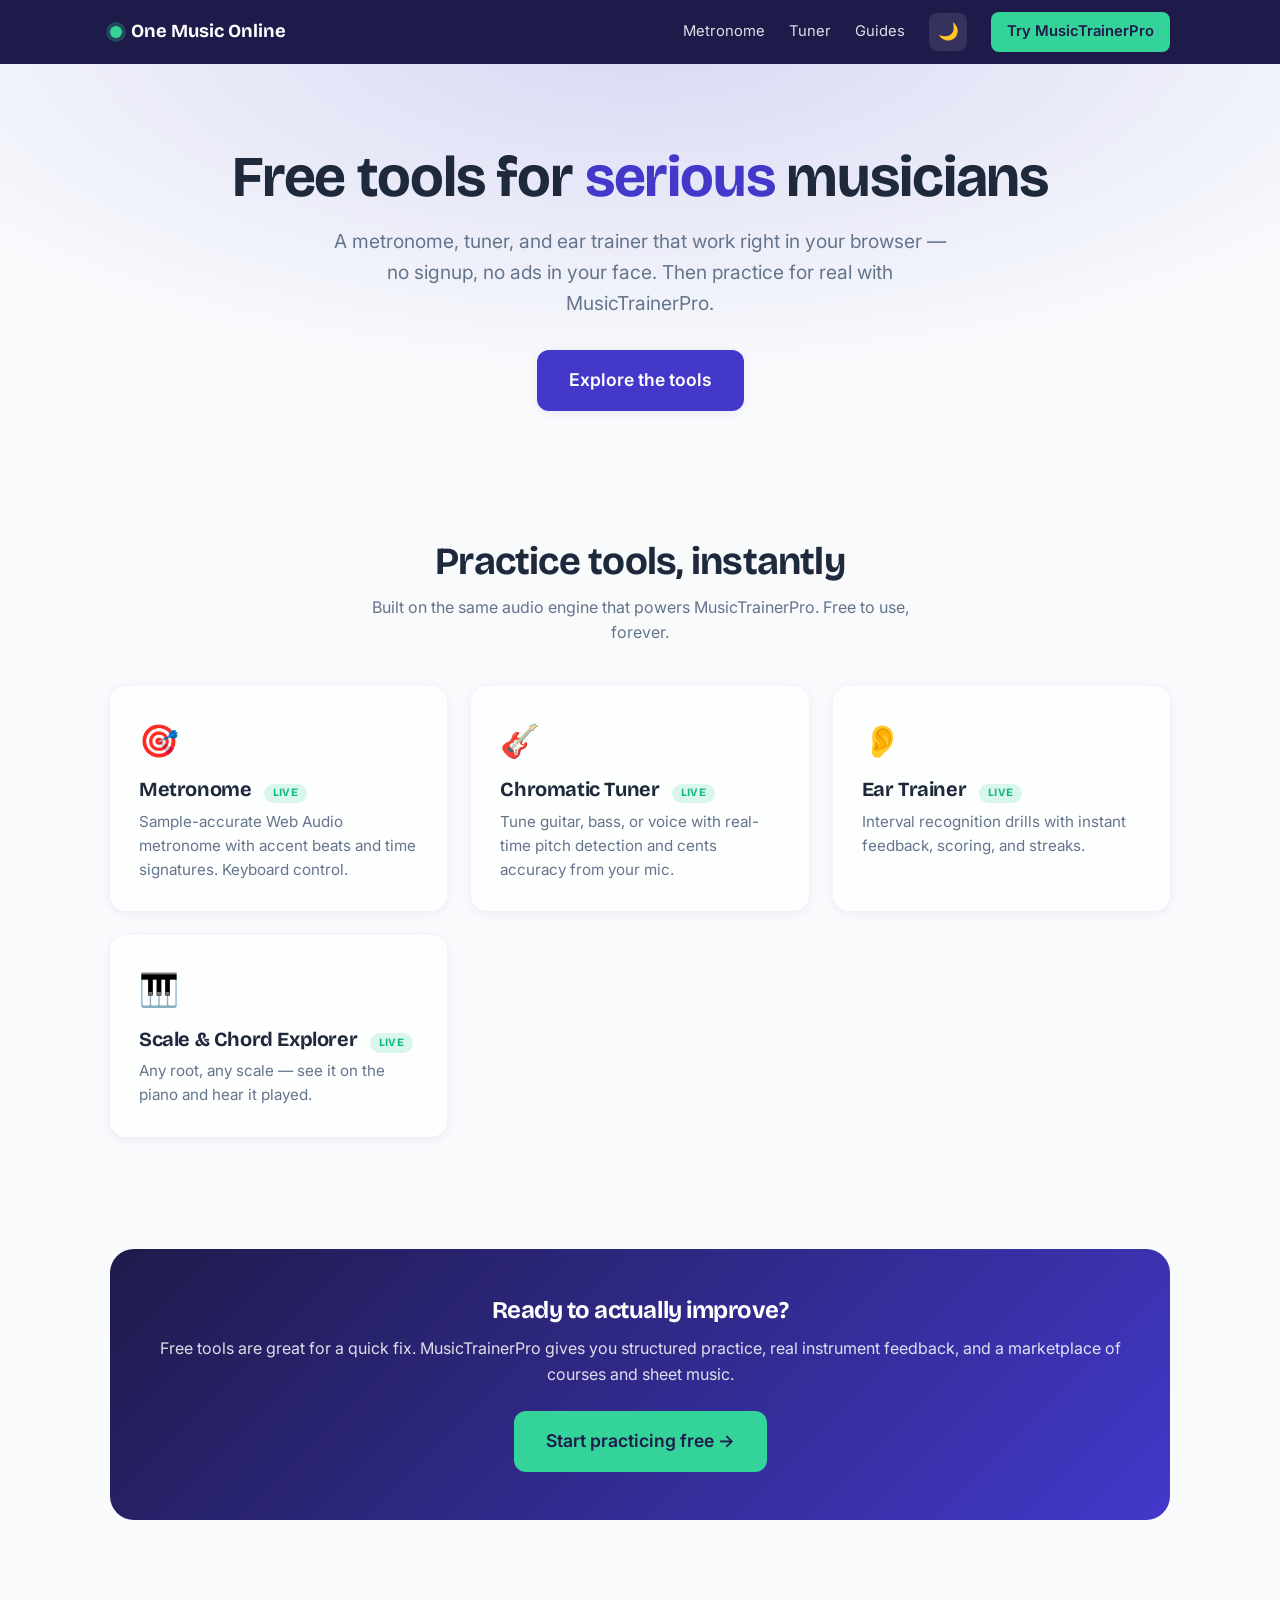
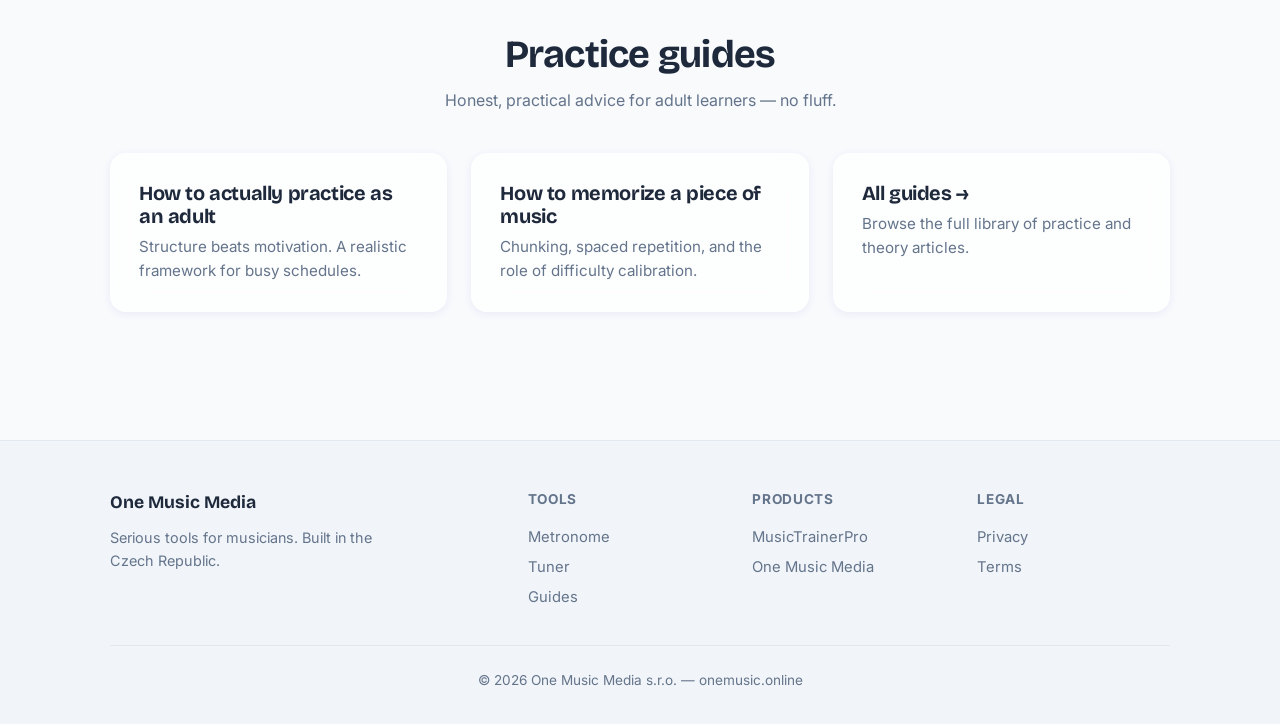
==== index.html @ 5e0e583d "feat: initial scaffold — free music tools site Static site for onemusic.online. All four tools worki" ====
<!DOCTYPE html>
<html lang="en" data-theme="light">
<head>
    <meta charset="UTF-8">
    <meta name="viewport" content="width=device-width, initial-scale=1.0">
    <title>One Music Online — Free Tools & Guides for Musicians</title>
    <meta name="description" content="Free online metronome, guitar tuner, ear trainer and practice guides for musicians. By One Music Media — makers of MusicTrainerPro.">
    <link rel="canonical" href="https://onemusic.online/">
    <meta property="og:title" content="One Music Online — Free Tools for Musicians">
    <meta property="og:description" content="Free online metronome, tuner, and practice guides. No signup needed.">
    <meta property="og:type" content="website">
    <meta property="og:url" content="https://onemusic.online/">
    <link rel="preconnect" href="https://fonts.googleapis.com">
    <link rel="preconnect" href="https://fonts.gstatic.com" crossorigin>
    <link href="https://fonts.googleapis.com/css2?family=Bricolage+Grotesque:wght@600;700;800&family=Inter:wght@400;500;600;700&display=swap" rel="stylesheet">
    <link rel="stylesheet" href="/assets/css/site.css">
    <script type="application/ld+json">
    {
      "@context": "https://schema.org",
      "@type": "Organization",
      "name": "One Music Media",
      "url": "https://onemusic.online",
      "sameAs": ["https://onemusic.media", "https://musictrainer.pro"]
    }
    </script>
</head>
<body>
    <!-- NAV -->
    <nav class="nav">
        <div class="container nav__inner">
            <a class="nav__brand" href="/"><span class="nav__dot"></span>One Music Online</a>
            <div class="nav__links">
                <a href="/tools/metronome.html">Metronome</a>
                <a href="/tools/tuner.html">Tuner</a>
                <a href="/blog/">Guides</a>
                <button class="theme-toggle" aria-label="Toggle theme">🌙</button>
                <a class="nav__cta" href="https://musictrainer.pro">Try MusicTrainerPro</a>
            </div>
        </div>
    </nav>

    <!-- HERO -->
    <header class="hero">
        <div class="container">
            <h1>Free tools for <span class="accent">serious</span> musicians</h1>
            <p>A metronome, tuner, and ear trainer that work right in your browser — no signup, no ads in your face. Then practice for real with MusicTrainerPro.</p>
            <a class="btn btn--primary btn--lg" href="#tools">Explore the tools</a>
        </div>
    </header>

    <!-- TOOLS -->
    <section class="section" id="tools">
        <div class="container">
            <div class="section__head">
                <h2>Practice tools, instantly</h2>
                <p>Built on the same audio engine that powers MusicTrainerPro. Free to use, forever.</p>
            </div>
            <div class="grid">
                <a class="card" href="/tools/metronome.html">
                    <span class="card__icon">🎯</span>
                    <h3>Metronome <span class="badge badge--new">Live</span></h3>
                    <p>Sample-accurate Web Audio metronome with accent beats and time signatures. Keyboard control.</p>
                </a>
                <a class="card" href="/tools/tuner.html">
                    <span class="card__icon">🎸</span>
                    <h3>Chromatic Tuner <span class="badge badge--new">Live</span></h3>
                    <p>Tune guitar, bass, or voice with real-time pitch detection and cents accuracy from your mic.</p>
                </a>
                <a class="card" href="/tools/ear-trainer.html">
                    <span class="card__icon">👂</span>
                    <h3>Ear Trainer <span class="badge badge--new">Live</span></h3>
                    <p>Interval recognition drills with instant feedback, scoring, and streaks.</p>
                </a>
                <a class="card" href="/tools/scale-explorer.html">
                    <span class="card__icon">🎹</span>
                    <h3>Scale &amp; Chord Explorer <span class="badge badge--new">Live</span></h3>
                    <p>Any root, any scale — see it on the piano and hear it played.</p>
                </a>
            </div>
        </div>
    </section>

    <!-- CTA -->
    <section class="container">
        <div class="cta-band">
            <h2>Ready to actually improve?</h2>
            <p>Free tools are great for a quick fix. MusicTrainerPro gives you structured practice, real instrument feedback, and a marketplace of courses and sheet music.</p>
            <a class="btn btn--accent btn--lg" href="https://musictrainer.pro">Start practicing free →</a>
        </div>
    </section>

    <!-- GUIDES TEASER -->
    <section class="section">
        <div class="container">
            <div class="section__head">
                <h2>Practice guides</h2>
                <p>Honest, practical advice for adult learners — no fluff.</p>
            </div>
            <div class="grid">
                <a class="card" href="/blog/how-to-practice-as-an-adult.html">
                    <h3>How to actually practice as an adult</h3>
                    <p>Structure beats motivation. A realistic framework for busy schedules.</p>
                </a>
                <a class="card" href="/blog/how-to-memorize-a-piece.html">
                    <h3>How to memorize a piece of music</h3>
                    <p>Chunking, spaced repetition, and the role of difficulty calibration.</p>
                </a>
                <a class="card" href="/blog/">
                    <h3>All guides →</h3>
                    <p>Browse the full library of practice and theory articles.</p>
                </a>
            </div>
        </div>
    </section>

    <!-- FOOTER -->
    <footer class="footer">
        <div class="container">
            <div class="footer__grid">
                <div>
                    <div class="footer__brand">One Music Media</div>
                    <p style="color:var(--text-muted);font-size:.9rem;max-width:280px">Serious tools for musicians. Built in the Czech Republic.</p>
                </div>
                <div>
                    <h4>Tools</h4>
                    <a href="/tools/metronome.html">Metronome</a>
                    <a href="/tools/tuner.html">Tuner</a>
                    <a href="/blog/">Guides</a>
                </div>
                <div>
                    <h4>Products</h4>
                    <a href="https://musictrainer.pro">MusicTrainerPro</a>
                    <a href="https://onemusic.media">One Music Media</a>
                </div>
                <div>
                    <h4>Legal</h4>
                    <a href="https://musictrainer.pro/privacy">Privacy</a>
                    <a href="https://musictrainer.pro/terms">Terms</a>
                </div>
            </div>
            <div class="footer__bottom">© <span id="year"></span> One Music Media s.r.o. — onemusic.online</div>
        </div>
    </footer>

    <script src="/assets/js/theme.js"></script>
    <script>document.getElementById('year').textContent = new Date().getFullYear();</script>
</body>
</html>
---- assets/css/site.css ----
/* ════════════════════════════════════════════════════════════
   onemusic.online — shared design system
   Brand DNA matches MusicTrainerPro:
   Indigo #4338CA · Emerald #34D399 · Deep #1E1B4B
   Fonts: Bricolage Grotesque (display), Inter (body)
   Light/dark via [data-theme]
════════════════════════════════════════════════════════════ */

:root, [data-theme="light"] {
    --primary: #4338CA;
    --primary-dark: #3730A3;
    --primary-light: #6366F1;
    --accent: #34D399;
    --accent-dark: #10B981;
    --deep: #1E1B4B;
    --surface: #F8FAFC;
    --surface-2: #F1F5F9;
    --text: #1E293B;
    --text-muted: #64748B;
    --border: #E2E8F0;

    --glass-bg: rgba(255,255,255,0.72);
    --glass-border: rgba(255,255,255,0.5);
    --glass-blur: blur(16px);

    --shadow-sm: 0 1px 2px rgba(0,0,0,0.05);
    --shadow: 0 2px 8px rgba(67,56,202,0.08);
    --shadow-lg: 0 8px 24px rgba(67,56,202,0.12);
    --shadow-float: 0 16px 48px rgba(67,56,202,0.15);

    --radius-sm: 8px;
    --radius: 12px;
    --radius-lg: 16px;
    --radius-xl: 24px;

    --font-display: 'Bricolage Grotesque', 'Helvetica Neue', sans-serif;
    --font-body: 'Inter', 'Helvetica Neue', sans-serif;
}

[data-theme="dark"] {
    --primary: #818CF8;
    --primary-dark: #6366F1;
    --primary-light: #A5B4FC;
    --accent: #6EE7B7;
    --accent-dark: #34D399;
    --surface: #0B0F1A;
    --surface-2: #151B2B;
    --text: #F1F5F9;
    --text-muted: #94A3B8;
    --border: #1E293B;
    --glass-bg: rgba(11,15,26,0.8);
    --glass-border: rgba(255,255,255,0.08);
    --shadow: 0 2px 8px rgba(0,0,0,0.4);
    --shadow-lg: 0 8px 24px rgba(0,0,0,0.5);
    --shadow-float: 0 16px 48px rgba(0,0,0,0.6);
}

* { box-sizing: border-box; margin: 0; padding: 0; }

html { scroll-behavior: smooth; }

body {
    font-family: var(--font-body);
    font-size: 1rem;
    line-height: 1.6;
    color: var(--text);
    background: var(--surface);
    -webkit-font-smoothing: antialiased;
}

h1, h2, h3, .display {
    font-family: var(--font-display);
    line-height: 1.15;
    letter-spacing: -0.02em;
    color: var(--text);
}

a { color: var(--primary); text-decoration: none; }
a:hover { text-decoration: underline; }

.container { max-width: 1100px; margin: 0 auto; padding: 0 1.25rem; }

/* ── Top nav ── */
.nav {
    position: sticky; top: 0; z-index: 50;
    background: var(--deep);
    color: #fff;
}
.nav__inner {
    display: flex; align-items: center; justify-content: space-between;
    height: 64px;
}
.nav__brand { display: flex; align-items: center; gap: .55rem; font-family: var(--font-display); font-weight: 700; font-size: 1.15rem; color: #fff; }
.nav__brand:hover { text-decoration: none; }
.nav__dot { width: 12px; height: 12px; border-radius: 50%; background: var(--accent); box-shadow: 0 0 0 4px rgba(52,211,153,.25); }
.nav__links { display: flex; align-items: center; gap: 1.5rem; }
.nav__links a { color: rgba(255,255,255,.85); font-size: .925rem; }
.nav__links a:hover { color: #fff; text-decoration: none; }
.nav__cta {
    background: var(--accent); color: var(--deep) !important;
    padding: .5rem 1rem; border-radius: var(--radius-sm); font-weight: 600;
}
.nav__cta:hover { background: var(--accent-dark); }
.theme-toggle {
    background: rgba(255,255,255,.1); color: #fff; border: 0;
    width: 38px; height: 38px; border-radius: var(--radius-sm); cursor: pointer; font-size: 1.05rem;
}
.theme-toggle:hover { background: rgba(255,255,255,.2); }

/* ── Hero ── */
.hero {
    padding: 5rem 0 4rem;
    background: radial-gradient(1200px 500px at 50% -10%, rgba(67,56,202,.18), transparent 70%);
    text-align: center;
}
.hero h1 { font-size: clamp(2.2rem, 5vw, 3.6rem); margin-bottom: 1rem; }
.hero p { font-size: 1.2rem; color: var(--text-muted); max-width: 620px; margin: 0 auto 2rem; }
.hero .accent { color: var(--primary); }

/* ── Buttons ── */
.btn {
    display: inline-flex; align-items: center; gap: .5rem;
    padding: .8rem 1.5rem; border-radius: var(--radius); font-weight: 600;
    border: 0; cursor: pointer; font-size: 1rem; font-family: var(--font-body);
    transition: transform .12s ease, box-shadow .12s ease;
}
.btn:hover { text-decoration: none; transform: translateY(-1px); }
.btn--primary { background: var(--primary); color: #fff; box-shadow: var(--shadow); }
.btn--primary:hover { background: var(--primary-dark); box-shadow: var(--shadow-lg); }
.btn--accent { background: var(--accent); color: var(--deep); }
.btn--accent:hover { background: var(--accent-dark); }
.btn--ghost { background: transparent; color: var(--primary); border: 1.5px solid var(--border); }
.btn--lg { padding: 1rem 2rem; font-size: 1.1rem; }

/* ── Section ── */
.section { padding: 4rem 0; }
.section__head { text-align: center; margin-bottom: 2.5rem; }
.section__head h2 { font-size: clamp(1.8rem, 4vw, 2.4rem); margin-bottom: .75rem; }
.section__head p { color: var(--text-muted); max-width: 560px; margin: 0 auto; }

/* ── Tool grid ── */
.grid { display: grid; gap: 1.5rem; grid-template-columns: repeat(auto-fit, minmax(260px, 1fr)); }
.card {
    background: var(--glass-bg);
    backdrop-filter: var(--glass-blur);
    -webkit-backdrop-filter: var(--glass-blur);
    border: 1px solid var(--glass-border);
    border-radius: var(--radius-lg);
    padding: 1.75rem;
    box-shadow: var(--shadow);
    transition: transform .15s ease, box-shadow .15s ease;
    display: block; color: var(--text);
}
a.card:hover { text-decoration: none; transform: translateY(-3px); box-shadow: var(--shadow-lg); }
.card__icon { font-size: 2rem; margin-bottom: .75rem; display: block; }
.card h3 { font-size: 1.25rem; margin-bottom: .4rem; }
.card p { color: var(--text-muted); font-size: .95rem; }
.card--soon { opacity: .6; }
.badge {
    display: inline-block; font-size: .7rem; font-weight: 700; letter-spacing: .03em;
    text-transform: uppercase; padding: .2rem .55rem; border-radius: 999px;
    background: var(--surface-2); color: var(--text-muted); margin-left: .5rem;
}
.badge--new { background: rgba(52,211,153,.18); color: var(--accent-dark); }

/* ── Tool page shell ── */
.tool { max-width: 640px; margin: 0 auto; padding: 3rem 1.25rem; text-align: center; }
.tool h1 { font-size: 2.2rem; margin-bottom: .5rem; }
.tool__sub { color: var(--text-muted); margin-bottom: 2.5rem; }
.tool__panel {
    background: var(--glass-bg); backdrop-filter: var(--glass-blur);
    border: 1px solid var(--glass-border); border-radius: var(--radius-xl);
    padding: 2.5rem 2rem; box-shadow: var(--shadow-lg);
}
.tool__readout { font-family: var(--font-display); font-weight: 700; }
.control-row { display: flex; align-items: center; justify-content: center; gap: 1rem; flex-wrap: wrap; margin: 1.25rem 0; }
input[type="range"] { width: 100%; accent-color: var(--primary); }
select, input[type="number"] {
    font-family: var(--font-body); font-size: 1rem; padding: .55rem .75rem;
    border: 1.5px solid var(--border); border-radius: var(--radius-sm);
    background: var(--surface); color: var(--text);
}
.iconbtn {
    width: 44px; height: 44px; border-radius: var(--radius-sm); border: 1.5px solid var(--border);
    background: var(--surface); color: var(--text); cursor: pointer; font-size: 1.2rem;
}
.iconbtn:hover { border-color: var(--primary); }

/* ── SEO content prose ── */
.prose { max-width: 720px; margin: 0 auto; }
.prose h2 { font-size: 1.5rem; margin: 2rem 0 .75rem; }
.prose p { color: var(--text-muted); margin-bottom: 1rem; }
.prose ul { color: var(--text-muted); margin: 0 0 1rem 1.25rem; }

/* ── CTA band ── */
.cta-band {
    background: linear-gradient(135deg, var(--deep), var(--primary));
    color: #fff; border-radius: var(--radius-xl);
    padding: 3rem 2rem; text-align: center; margin: 3rem 0;
}
.cta-band h2 { color: #fff; margin-bottom: .75rem; }
.cta-band p { color: rgba(255,255,255,.85); margin-bottom: 1.5rem; }

/* ── Footer ── */
.footer { background: var(--surface-2); border-top: 1px solid var(--border); padding: 3rem 0 2rem; margin-top: 4rem; }
.footer__grid { display: grid; gap: 2rem; grid-template-columns: 2fr 1fr 1fr 1fr; margin-bottom: 2rem; }
.footer__brand { font-family: var(--font-display); font-weight: 700; font-size: 1.1rem; margin-bottom: .5rem; }
.footer h4 { font-size: .85rem; text-transform: uppercase; letter-spacing: .05em; color: var(--text-muted); margin-bottom: .75rem; }
.footer a { display: block; color: var(--text-muted); font-size: .925rem; padding: .2rem 0; }
.footer a:hover { color: var(--primary); }
.footer__bottom { border-top: 1px solid var(--border); padding-top: 1.5rem; color: var(--text-muted); font-size: .85rem; text-align: center; }

@media (max-width: 720px) {
    .nav__links a:not(.nav__cta) { display: none; }
    .footer__grid { grid-template-columns: 1fr 1fr; }
}
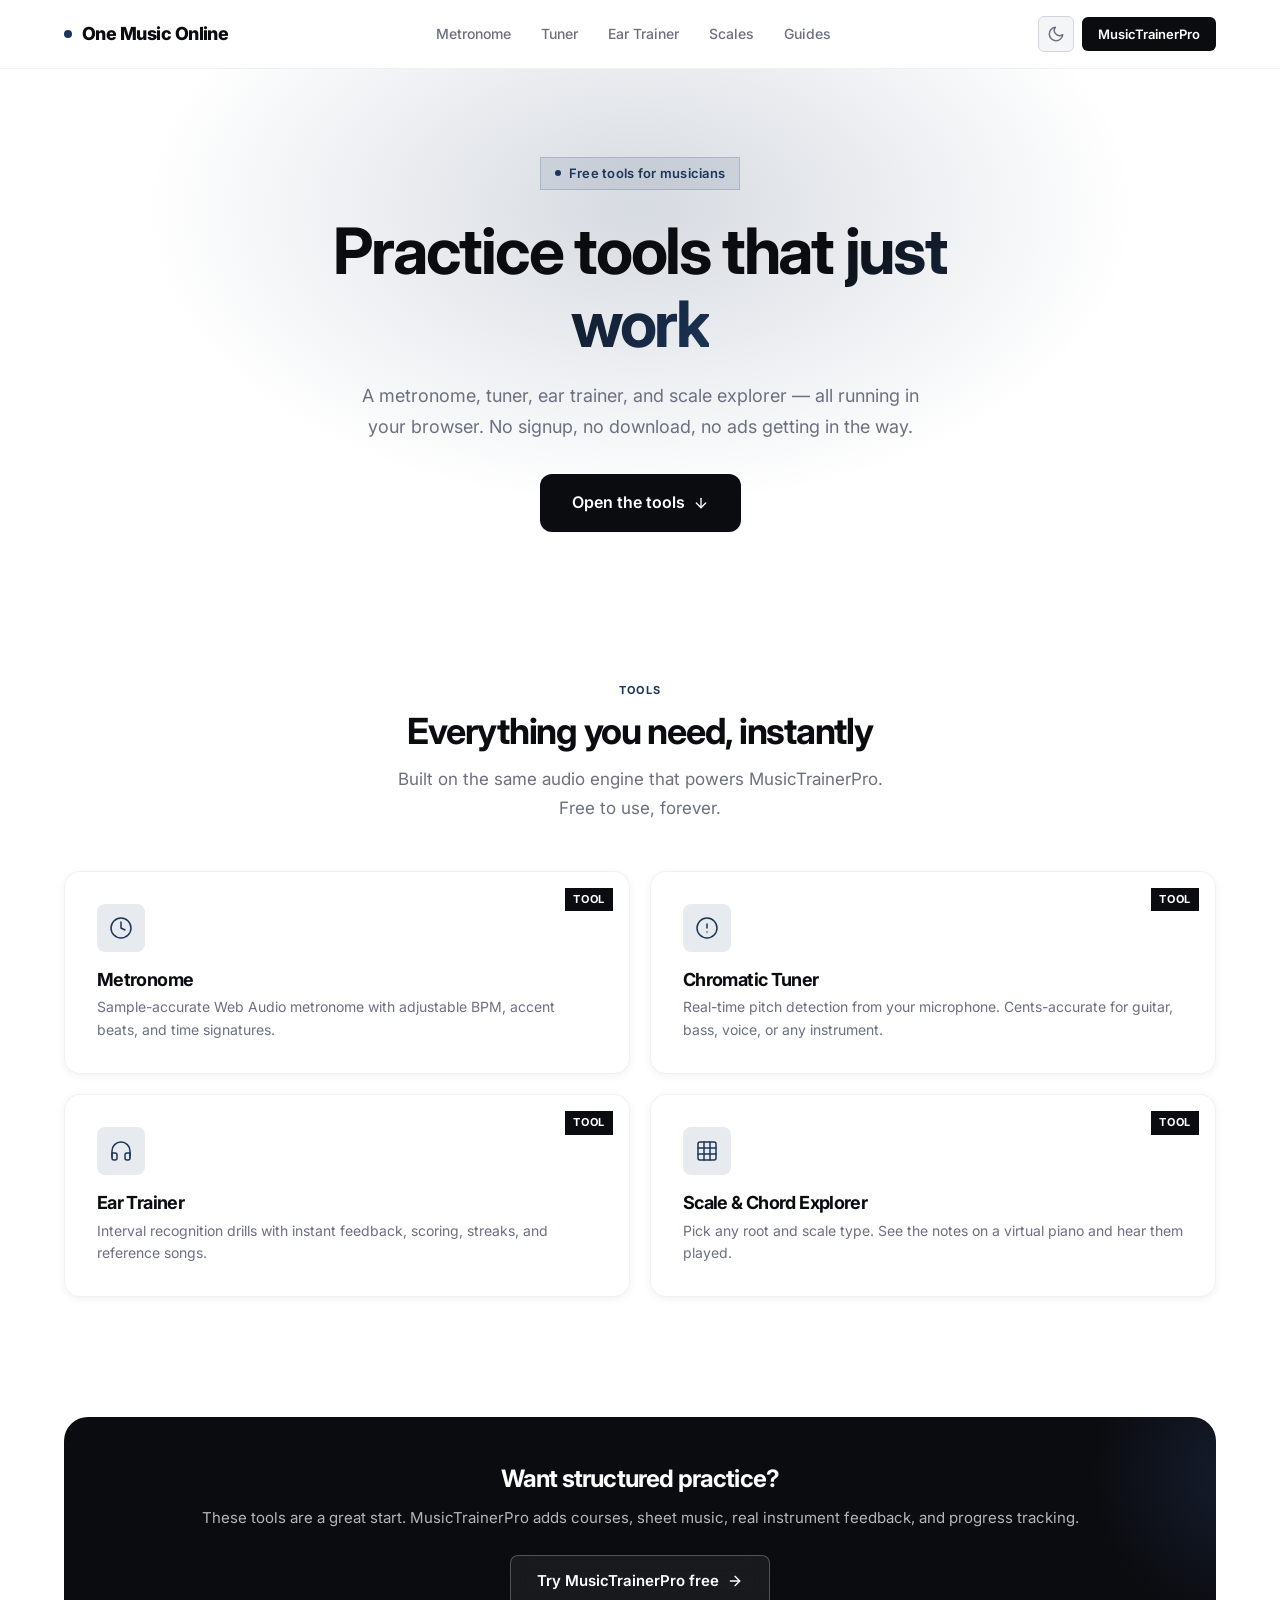
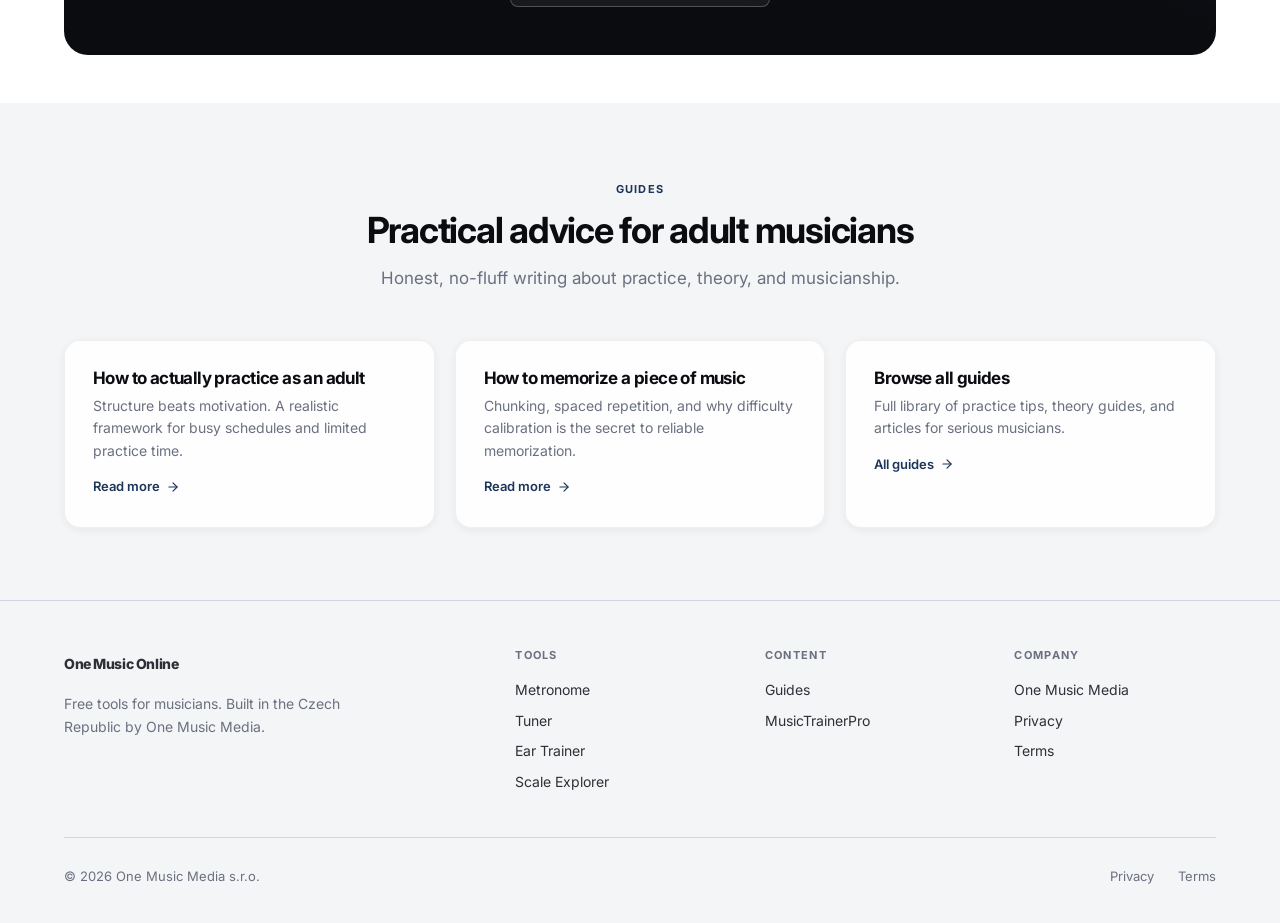
==== commit fe753fb6: "Redesign: ink/navy palette, Inter font, SVG icons, zero emoji - Replace indigo/emerald with ink + na" ====
--- a/index.html
+++ b/index.html
@@ -3,142 +3,304 @@
 <head>
     <meta charset="UTF-8">
     <meta name="viewport" content="width=device-width, initial-scale=1.0">
-    <title>One Music Online — Free Tools & Guides for Musicians</title>
-    <meta name="description" content="Free online metronome, guitar tuner, ear trainer and practice guides for musicians. By One Music Media — makers of MusicTrainerPro.">
+    <meta http-equiv="X-UA-Compatible" content="IE=edge">
+
+    <!-- Primary Meta Tags -->
+    <title>Free Music Tools — Metronome, Tuner, Ear Trainer | One Music Online</title>
+    <meta name="title" content="Free Music Tools — Metronome, Tuner, Ear Trainer | One Music Online">
+    <meta name="description" content="Free online metronome, chromatic tuner, ear trainer, and scale explorer for musicians. Works in your browser — no signup, no download, no ads.">
+    <meta name="keywords" content="free metronome online, online tuner, ear trainer, scale explorer, metronome bpm, chromatic tuner, music practice tools, free music apps">
+    <meta name="author" content="One Music Media s.r.o.">
+    <meta name="robots" content="index, follow">
     <link rel="canonical" href="https://onemusic.online/">
-    <meta property="og:title" content="One Music Online — Free Tools for Musicians">
-    <meta property="og:description" content="Free online metronome, tuner, and practice guides. No signup needed.">
+
+    <!-- Open Graph -->
     <meta property="og:type" content="website">
     <meta property="og:url" content="https://onemusic.online/">
+    <meta property="og:title" content="Free Music Tools — Metronome, Tuner, Ear Trainer">
+    <meta property="og:description" content="Free online metronome, chromatic tuner, ear trainer, and scale explorer. Works in your browser — no signup needed.">
+    <meta property="og:site_name" content="One Music Online">
+    <meta property="og:locale" content="en_US">
+
+    <!-- Twitter -->
+    <meta name="twitter:card" content="summary_large_image">
+    <meta name="twitter:title" content="Free Music Tools — Metronome, Tuner, Ear Trainer">
+    <meta name="twitter:description" content="Free online metronome, chromatic tuner, ear trainer, and scale explorer. No signup, no download.">
+
+    <!-- Favicon -->
+    <link rel="icon" type="image/svg+xml" href="data:image/svg+xml,%3Csvg xmlns='http://www.w3.org/2000/svg' viewBox='0 0 24 24' fill='none' stroke='%23141619' stroke-width='2' stroke-linecap='round' stroke-linejoin='round'%3E%3Cpath d='M9 18V5l12-2v13'/%3E%3Ccircle cx='6' cy='18' r='3'/%3E%3Ccircle cx='18' cy='16' r='3'/%3E%3C/svg%3E">
+
+    <!-- Fonts -->
     <link rel="preconnect" href="https://fonts.googleapis.com">
     <link rel="preconnect" href="https://fonts.gstatic.com" crossorigin>
-    <link href="https://fonts.googleapis.com/css2?family=Bricolage+Grotesque:wght@600;700;800&family=Inter:wght@400;500;600;700&display=swap" rel="stylesheet">
-    <link rel="stylesheet" href="/assets/css/site.css">
+    <link href="https://fonts.googleapis.com/css2?family=Inter:wght@400;500;600;700;800&display=swap" rel="stylesheet">
+
+    <!-- Structured Data -->
     <script type="application/ld+json">
     {
       "@context": "https://schema.org",
-      "@type": "Organization",
-      "name": "One Music Media",
+      "@type": "WebSite",
+      "name": "One Music Online",
       "url": "https://onemusic.online",
-      "sameAs": ["https://onemusic.media", "https://musictrainer.pro"]
+      "publisher": {
+        "@type": "Organization",
+        "name": "One Music Media",
+        "url": "https://onemusic.media"
+      }
     }
     </script>
+    <script type="application/ld+json">
+    {
+      "@context": "https://schema.org",
+      "@type": "ItemList",
+      "name": "Free Music Tools",
+      "itemListElement": [
+        {
+          "@type": "ListItem",
+          "position": 1,
+          "item": {
+            "@type": "WebApplication",
+            "name": "Online Metronome",
+            "url": "https://onemusic.online/tools/metronome.html",
+            "applicationCategory": "MusicApplication",
+            "offers": { "@type": "Offer", "price": "0" }
+          }
+        },
+        {
+          "@type": "ListItem",
+          "position": 2,
+          "item": {
+            "@type": "WebApplication",
+            "name": "Chromatic Tuner",
+            "url": "https://onemusic.online/tools/tuner.html",
+            "applicationCategory": "MusicApplication",
+            "offers": { "@type": "Offer", "price": "0" }
+          }
+        },
+        {
+          "@type": "ListItem",
+          "position": 3,
+          "item": {
+            "@type": "WebApplication",
+            "name": "Ear Trainer",
+            "url": "https://onemusic.online/tools/ear-trainer.html",
+            "applicationCategory": "MusicApplication",
+            "offers": { "@type": "Offer", "price": "0" }
+          }
+        },
+        {
+          "@type": "ListItem",
+          "position": 4,
+          "item": {
+            "@type": "WebApplication",
+            "name": "Scale & Chord Explorer",
+            "url": "https://onemusic.online/tools/scale-explorer.html",
+            "applicationCategory": "MusicApplication",
+            "offers": { "@type": "Offer", "price": "0" }
+          }
+        }
+      ]
+    }
+    </script>
+
+    <link rel="stylesheet" href="/assets/css/site.css">
 </head>
 <body>
-    <!-- NAV -->
-    <nav class="nav">
-        <div class="container nav__inner">
-            <a class="nav__brand" href="/"><span class="nav__dot"></span>One Music Online</a>
-            <div class="nav__links">
-                <a href="/tools/metronome.html">Metronome</a>
-                <a href="/tools/tuner.html">Tuner</a>
-                <a href="/blog/">Guides</a>
-                <button class="theme-toggle" aria-label="Toggle theme">🌙</button>
-                <a class="nav__cta" href="https://musictrainer.pro">Try MusicTrainerPro</a>
+
+    <!-- Navigation -->
+    <nav class="nav" role="navigation" aria-label="Main navigation">
+        <div class="nav__inner">
+            <a href="/" class="nav__brand" aria-label="One Music Online home">
+                <span class="nav__dot" aria-hidden="true"></span>
+                One Music Online
+            </a>
+            <div class="nav__links" role="menubar">
+                <a href="/tools/metronome.html" role="menuitem">Metronome</a>
+                <a href="/tools/tuner.html" role="menuitem">Tuner</a>
+                <a href="/tools/ear-trainer.html" role="menuitem">Ear Trainer</a>
+                <a href="/tools/scale-explorer.html" role="menuitem">Scales</a>
+                <a href="/blog/" role="menuitem">Guides</a>
+            </div>
+            <div class="nav__actions">
+                <button class="theme-toggle" data-theme-toggle aria-label="Toggle theme" type="button">
+                    <svg class="icon-moon" viewBox="0 0 24 24" aria-hidden="true"><path d="M21 12.79A9 9 0 1 1 11.21 3 7 7 0 0 0 21 12.79z"/></svg>
+                </button>
+                <a class="nav__cta" href="https://musictrainer.pro">MusicTrainerPro</a>
+                <button class="nav__menu-btn" aria-label="Toggle menu" aria-expanded="false" type="button">
+                    <svg class="icon-menu" viewBox="0 0 24 24" aria-hidden="true"><line x1="4" y1="12" x2="20" y2="12"/><line x1="4" y1="6" x2="20" y2="6"/><line x1="4" y1="18" x2="20" y2="18"/></svg>
+                </button>
             </div>
         </div>
     </nav>
 
-    <!-- HERO -->
-    <header class="hero">
-        <div class="container">
-            <h1>Free tools for <span class="accent">serious</span> musicians</h1>
-            <p>A metronome, tuner, and ear trainer that work right in your browser — no signup, no ads in your face. Then practice for real with MusicTrainerPro.</p>
-            <a class="btn btn--primary btn--lg" href="#tools">Explore the tools</a>
-        </div>
-    </header>
-
-    <!-- TOOLS -->
-    <section class="section" id="tools">
-        <div class="container">
-            <div class="section__head">
-                <h2>Practice tools, instantly</h2>
-                <p>Built on the same audio engine that powers MusicTrainerPro. Free to use, forever.</p>
-            </div>
-            <div class="grid">
-                <a class="card" href="/tools/metronome.html">
-                    <span class="card__icon">🎯</span>
-                    <h3>Metronome <span class="badge badge--new">Live</span></h3>
-                    <p>Sample-accurate Web Audio metronome with accent beats and time signatures. Keyboard control.</p>
+    <main id="main-content">
+
+        <!-- Hero -->
+        <section class="hero" aria-labelledby="hero-heading">
+            <div class="container hero__content">
+                <div class="hero__subtitle fade-in">
+                    <span class="hero__subtitle-dot" aria-hidden="true"></span>
+                    Free tools for musicians
+                </div>
+                <h1 id="hero-heading">
+                    Practice tools that
+                    <span class="accent">just work</span>
+                </h1>
+                <p>
+                    A metronome, tuner, ear trainer, and scale explorer — all running
+                    in your browser. No signup, no download, no ads getting in the way.
+                </p>
+                <div class="hero__actions fade-in">
+                    <a href="#tools" class="btn btn--primary btn--lg">
+                        Open the tools
+                        <svg class="arrow" viewBox="0 0 24 24" fill="none" stroke="currentColor" stroke-width="2" stroke-linecap="round" stroke-linejoin="round" aria-hidden="true"><line x1="12" y1="5" x2="12" y2="19"/><polyline points="19 12 12 19 5 12"/></svg>
+                    </a>
+                </div>
+            </div>
+        </section>
+
+        <!-- Tools Grid -->
+        <section class="section" id="tools" aria-labelledby="tools-heading">
+            <div class="container">
+                <div class="section__head fade-in">
+                    <span class="section__label">Tools</span>
+                    <h2 id="tools-heading">Everything you need, instantly</h2>
+                    <p>Built on the same audio engine that powers MusicTrainerPro. Free to use, forever.</p>
+                </div>
+                <div class="grid grid--2">
+                    <!-- Metronome -->
+                    <a class="tool-card fade-in" href="/tools/metronome.html">
+                        <span class="tool-card__badge">Tool</span>
+                        <div class="tool-card__icon" aria-hidden="true">
+                            <svg viewBox="0 0 24 24"><circle cx="12" cy="12" r="10"/><polyline points="12 6 12 12 16 14"/></svg>
+                        </div>
+                        <h3>Metronome</h3>
+                        <p>Sample-accurate Web Audio metronome with adjustable BPM, accent beats, and time signatures.</p>
+                    </a>
+                    <!-- Tuner -->
+                    <a class="tool-card fade-in" href="/tools/tuner.html">
+                        <span class="tool-card__badge">Tool</span>
+                        <div class="tool-card__icon" aria-hidden="true">
+                            <svg viewBox="0 0 24 24"><circle cx="12" cy="12" r="10"/><line x1="12" y1="8" x2="12" y2="12"/><line x1="12" y1="16" x2="12.01" y2="16"/></svg>
+                        </div>
+                        <h3>Chromatic Tuner</h3>
+                        <p>Real-time pitch detection from your microphone. Cents-accurate for guitar, bass, voice, or any instrument.</p>
+                    </a>
+                    <!-- Ear Trainer -->
+                    <a class="tool-card fade-in" href="/tools/ear-trainer.html">
+                        <span class="tool-card__badge">Tool</span>
+                        <div class="tool-card__icon" aria-hidden="true">
+                            <svg viewBox="0 0 24 24"><path d="M3 18v-6a9 9 0 0 1 18 0v6"/><path d="M21 19a2 2 0 0 1-2 2h-1a2 2 0 0 1-2-2v-3a2 2 0 0 1 2-2h3zM3 19a2 2 0 0 0 2 2h1a2 2 0 0 0 2-2v-3a2 2 0 0 0-2-2H3z"/></svg>
+                        </div>
+                        <h3>Ear Trainer</h3>
+                        <p>Interval recognition drills with instant feedback, scoring, streaks, and reference songs.</p>
+                    </a>
+                    <!-- Scale Explorer -->
+                    <a class="tool-card fade-in" href="/tools/scale-explorer.html">
+                        <span class="tool-card__badge">Tool</span>
+                        <div class="tool-card__icon" aria-hidden="true">
+                            <svg viewBox="0 0 24 24"><rect x="3" y="3" width="18" height="18" rx="2"/><path d="M9 3v18"/><path d="M15 3v18"/><path d="M3 9h18"/><path d="M3 15h18"/></svg>
+                        </div>
+                        <h3>Scale &amp; Chord Explorer</h3>
+                        <p>Pick any root and scale type. See the notes on a virtual piano and hear them played.</p>
+                    </a>
+                </div>
+            </div>
+        </section>
+
+        <!-- CTA -->
+        <section class="container">
+            <div class="cta-band fade-in">
+                <h2>Want structured practice?</h2>
+                <p>
+                    These tools are a great start. MusicTrainerPro adds courses, sheet music,
+                    real instrument feedback, and progress tracking.
+                </p>
+                <a href="https://musictrainer.pro" class="btn btn--outline">
+                    Try MusicTrainerPro free
+                    <svg class="arrow" viewBox="0 0 24 24" fill="none" stroke="currentColor" stroke-width="2" stroke-linecap="round" stroke-linejoin="round" aria-hidden="true"><line x1="5" y1="12" x2="19" y2="12"/><polyline points="12 5 19 12 12 19"/></svg>
                 </a>
-                <a class="card" href="/tools/tuner.html">
-                    <span class="card__icon">🎸</span>
-                    <h3>Chromatic Tuner <span class="badge badge--new">Live</span></h3>
-                    <p>Tune guitar, bass, or voice with real-time pitch detection and cents accuracy from your mic.</p>
-                </a>
-                <a class="card" href="/tools/ear-trainer.html">
-                    <span class="card__icon">👂</span>
-                    <h3>Ear Trainer <span class="badge badge--new">Live</span></h3>
-                    <p>Interval recognition drills with instant feedback, scoring, and streaks.</p>
-                </a>
-                <a class="card" href="/tools/scale-explorer.html">
-                    <span class="card__icon">🎹</span>
-                    <h3>Scale &amp; Chord Explorer <span class="badge badge--new">Live</span></h3>
-                    <p>Any root, any scale — see it on the piano and hear it played.</p>
-                </a>
-            </div>
-        </div>
-    </section>
-
-    <!-- CTA -->
-    <section class="container">
-        <div class="cta-band">
-            <h2>Ready to actually improve?</h2>
-            <p>Free tools are great for a quick fix. MusicTrainerPro gives you structured practice, real instrument feedback, and a marketplace of courses and sheet music.</p>
-            <a class="btn btn--accent btn--lg" href="https://musictrainer.pro">Start practicing free →</a>
-        </div>
-    </section>
-
-    <!-- GUIDES TEASER -->
-    <section class="section">
-        <div class="container">
-            <div class="section__head">
-                <h2>Practice guides</h2>
-                <p>Honest, practical advice for adult learners — no fluff.</p>
-            </div>
-            <div class="grid">
-                <a class="card" href="/blog/how-to-practice-as-an-adult.html">
-                    <h3>How to actually practice as an adult</h3>
-                    <p>Structure beats motivation. A realistic framework for busy schedules.</p>
-                </a>
-                <a class="card" href="/blog/how-to-memorize-a-piece.html">
-                    <h3>How to memorize a piece of music</h3>
-                    <p>Chunking, spaced repetition, and the role of difficulty calibration.</p>
-                </a>
-                <a class="card" href="/blog/">
-                    <h3>All guides →</h3>
-                    <p>Browse the full library of practice and theory articles.</p>
-                </a>
-            </div>
-        </div>
-    </section>
-
-    <!-- FOOTER -->
-    <footer class="footer">
+            </div>
+        </section>
+
+        <!-- Guides -->
+        <section class="section section--alt" aria-labelledby="guides-heading">
+            <div class="container">
+                <div class="section__head fade-in">
+                    <span class="section__label">Guides</span>
+                    <h2 id="guides-heading">Practical advice for adult musicians</h2>
+                    <p>Honest, no-fluff writing about practice, theory, and musicianship.</p>
+                </div>
+                <div class="grid">
+                    <a class="guide-card fade-in" href="/blog/how-to-practice-as-an-adult.html">
+                        <h3>How to actually practice as an adult</h3>
+                        <p>Structure beats motivation. A realistic framework for busy schedules and limited practice time.</p>
+                        <span class="guide-card__link">
+                            Read more
+                            <svg style="width:14px;height:14px" viewBox="0 0 24 24" fill="none" stroke="currentColor" stroke-width="2" stroke-linecap="round" stroke-linejoin="round" aria-hidden="true"><line x1="5" y1="12" x2="19" y2="12"/><polyline points="12 5 19 12 12 19"/></svg>
+                        </span>
+                    </a>
+                    <a class="guide-card fade-in" href="/blog/how-to-memorize-a-piece.html">
+                        <h3>How to memorize a piece of music</h3>
+                        <p>Chunking, spaced repetition, and why difficulty calibration is the secret to reliable memorization.</p>
+                        <span class="guide-card__link">
+                            Read more
+                            <svg style="width:14px;height:14px" viewBox="0 0 24 24" fill="none" stroke="currentColor" stroke-width="2" stroke-linecap="round" stroke-linejoin="round" aria-hidden="true"><line x1="5" y1="12" x2="19" y2="12"/><polyline points="12 5 19 12 12 19"/></svg>
+                        </span>
+                    </a>
+                    <a class="guide-card fade-in" href="/blog/">
+                        <h3>Browse all guides</h3>
+                        <p>Full library of practice tips, theory guides, and articles for serious musicians.</p>
+                        <span class="guide-card__link">
+                            All guides
+                            <svg style="width:14px;height:14px" viewBox="0 0 24 24" fill="none" stroke="currentColor" stroke-width="2" stroke-linecap="round" stroke-linejoin="round" aria-hidden="true"><line x1="5" y1="12" x2="19" y2="12"/><polyline points="12 5 19 12 12 19"/></svg>
+                        </span>
+                    </a>
+                </div>
+            </div>
+        </section>
+
+    </main>
+
+    <!-- Footer -->
+    <footer class="footer" role="contentinfo">
         <div class="container">
             <div class="footer__grid">
                 <div>
-                    <div class="footer__brand">One Music Media</div>
-                    <p style="color:var(--text-muted);font-size:.9rem;max-width:280px">Serious tools for musicians. Built in the Czech Republic.</p>
+                    <a href="/" class="footer__brand" aria-label="One Music Online home">
+                        <span class="nav__dot" aria-hidden="true"></span>
+                        One Music Online
+                    </a>
+                    <p class="footer__desc">
+                        Free tools for musicians. Built in the Czech Republic by One Music Media.
+                    </p>
                 </div>
                 <div>
                     <h4>Tools</h4>
                     <a href="/tools/metronome.html">Metronome</a>
                     <a href="/tools/tuner.html">Tuner</a>
+                    <a href="/tools/ear-trainer.html">Ear Trainer</a>
+                    <a href="/tools/scale-explorer.html">Scale Explorer</a>
+                </div>
+                <div>
+                    <h4>Content</h4>
                     <a href="/blog/">Guides</a>
+                    <a href="https://musictrainer.pro">MusicTrainerPro</a>
                 </div>
                 <div>
-                    <h4>Products</h4>
-                    <a href="https://musictrainer.pro">MusicTrainerPro</a>
+                    <h4>Company</h4>
                     <a href="https://onemusic.media">One Music Media</a>
-                </div>
-                <div>
-                    <h4>Legal</h4>
                     <a href="https://musictrainer.pro/privacy">Privacy</a>
                     <a href="https://musictrainer.pro/terms">Terms</a>
                 </div>
             </div>
-            <div class="footer__bottom">© <span id="year"></span> One Music Media s.r.o. — onemusic.online</div>
+            <div class="footer__bottom">
+                <span>&copy; <span id="year"></span> One Music Media s.r.o.</span>
+                <div class="footer__legal">
+                    <a href="https://musictrainer.pro/privacy">Privacy</a>
+                    <a href="https://musictrainer.pro/terms">Terms</a>
+                </div>
+            </div>
         </div>
     </footer>
 
--- a/assets/css/site.css
+++ b/assets/css/site.css
@@ -1,216 +1,1156 @@
-/* ════════════════════════════════════════════════════════════
-   onemusic.online — shared design system
-   Brand DNA matches MusicTrainerPro:
-   Indigo #4338CA · Emerald #34D399 · Deep #1E1B4B
-   Fonts: Bricolage Grotesque (display), Inter (body)
-   Light/dark via [data-theme]
-════════════════════════════════════════════════════════════ */
-
+/*
+ * One Music Online — shared design system
+ * onemusic.online
+ *
+ * Palette: ink + navy (matches One Music Media corporate site)
+ * Font: Inter via Google Fonts (display + body)
+ * Light/dark via [data-theme]
+ *
+ * Aesthetic: serious · modern · understated · professional
+ */
+
+/* ── Custom Properties ── */
 :root, [data-theme="light"] {
-    --primary: #4338CA;
-    --primary-dark: #3730A3;
-    --primary-light: #6366F1;
-    --accent: #34D399;
-    --accent-dark: #10B981;
-    --deep: #1E1B4B;
-    --surface: #F8FAFC;
-    --surface-2: #F1F5F9;
-    --text: #1E293B;
-    --text-muted: #64748B;
-    --border: #E2E8F0;
-
-    --glass-bg: rgba(255,255,255,0.72);
-    --glass-border: rgba(255,255,255,0.5);
-    --glass-blur: blur(16px);
-
-    --shadow-sm: 0 1px 2px rgba(0,0,0,0.05);
-    --shadow: 0 2px 8px rgba(67,56,202,0.08);
-    --shadow-lg: 0 8px 24px rgba(67,56,202,0.12);
-    --shadow-float: 0 16px 48px rgba(67,56,202,0.15);
-
-    --radius-sm: 8px;
-    --radius: 12px;
-    --radius-lg: 16px;
-    --radius-xl: 24px;
-
-    --font-display: 'Bricolage Grotesque', 'Helvetica Neue', sans-serif;
-    --font-body: 'Inter', 'Helvetica Neue', sans-serif;
+    --ink-900: #0B0C10;
+    --ink-800: #141619;
+    --ink-700: #2D3037;
+    --ink-600: #4A4E59;
+    --ink-500: #6B7080;
+    --ink-400: #8A8F9E;
+    --ink-300: #B0B5C1;
+    --ink-200: #D1D5DF;
+    --ink-100: #EAECEF;
+    --ink-50:  #F4F5F7;
+
+    --navy-900: #0F1D32;
+    --navy-800: #162744;
+    --navy-700: #1C3559;
+    --navy-600: #244472;
+    --navy-500: #2E5A8C;
+    --navy-400: #3B72B0;
+    --navy-300: #5B8EC9;
+    --navy-200: #8EB4E2;
+    --navy-100: #BFD4F1;
+    --navy-50:  #E3EDF7;
+
+    --primary: var(--navy-700);
+    --primary-dark: var(--navy-800);
+    --primary-light: var(--navy-400);
+    --primary-glow: rgba(28, 53, 89, 0.10);
+    --primary-glow-strong: rgba(28, 53, 89, 0.18);
+
+    --text: var(--ink-900);
+    --text-secondary: var(--ink-700);
+    --text-muted: var(--ink-500);
+
+    --surface: #FFFFFF;
+    --surface-2: var(--ink-50);
+    --surface-3: var(--ink-100);
+    --border: var(--ink-200);
+    --border-strong: var(--ink-300);
+
+    --glass-bg: rgba(255, 255, 255, 0.88);
+    --glass-border: rgba(0, 0, 0, 0.06);
+    --glass-blur: blur(20px);
+
+    --shadow-sm: 0 1px 2px rgba(11, 12, 16, 0.04);
+    --shadow: 0 2px 8px rgba(11, 12, 16, 0.06);
+    --shadow-md: 0 4px 16px rgba(11, 12, 16, 0.08);
+    --shadow-lg: 0 8px 32px rgba(11, 12, 16, 0.10);
+    --shadow-xl: 0 16px 48px rgba(11, 12, 16, 0.12);
+
+    --radius-sm: 6px;
+    --radius: 8px;
+    --radius-lg: 12px;
+    --radius-xl: 16px;
+    --radius-2xl: 24px;
+
+    --font-display: 'Inter', 'Helvetica Neue', system-ui, sans-serif;
+    --font-body: 'Inter', 'Helvetica Neue', system-ui, sans-serif;
+
+    --transition-fast: 150ms ease;
+    --transition-base: 250ms ease;
+    --transition-slow: 400ms ease;
 }
 
 [data-theme="dark"] {
-    --primary: #818CF8;
-    --primary-dark: #6366F1;
-    --primary-light: #A5B4FC;
-    --accent: #6EE7B7;
-    --accent-dark: #34D399;
-    --surface: #0B0F1A;
-    --surface-2: #151B2B;
-    --text: #F1F5F9;
-    --text-muted: #94A3B8;
-    --border: #1E293B;
-    --glass-bg: rgba(11,15,26,0.8);
-    --glass-border: rgba(255,255,255,0.08);
-    --shadow: 0 2px 8px rgba(0,0,0,0.4);
-    --shadow-lg: 0 8px 24px rgba(0,0,0,0.5);
-    --shadow-float: 0 16px 48px rgba(0,0,0,0.6);
-}
-
-* { box-sizing: border-box; margin: 0; padding: 0; }
-
-html { scroll-behavior: smooth; }
+    --primary: var(--navy-400);
+    --primary-dark: var(--navy-500);
+    --primary-light: var(--navy-300);
+    --primary-glow: rgba(59, 114, 176, 0.12);
+    --primary-glow-strong: rgba(59, 114, 176, 0.20);
+
+    --text: #E8EAF0;
+    --text-secondary: #B0B5C1;
+    --text-muted: #6B7080;
+
+    --surface: #0B0C10;
+    --surface-2: #141619;
+    --surface-3: #1E2028;
+    --border: #2D3037;
+    --border-strong: #4A4E59;
+
+    --glass-bg: rgba(11, 12, 16, 0.90);
+    --glass-border: rgba(255, 255, 255, 0.04);
+    --glass-blur: blur(20px);
+
+    --shadow-sm: 0 1px 2px rgba(0, 0, 0, 0.3);
+    --shadow: 0 2px 8px rgba(0, 0, 0, 0.4);
+    --shadow-md: 0 4px 16px rgba(0, 0, 0, 0.5);
+    --shadow-lg: 0 8px 32px rgba(0, 0, 0, 0.55);
+    --shadow-xl: 0 16px 48px rgba(0, 0, 0, 0.6);
+}
+
+/* ── Reset ── */
+*, *::before, *::after {
+    box-sizing: border-box;
+    margin: 0;
+    padding: 0;
+}
+
+html {
+    scroll-behavior: smooth;
+    -webkit-text-size-adjust: 100%;
+    scroll-padding-top: 76px;
+}
 
 body {
     font-family: var(--font-body);
-    font-size: 1rem;
+    font-size: 16px;
     line-height: 1.6;
     color: var(--text);
     background: var(--surface);
     -webkit-font-smoothing: antialiased;
-}
-
-h1, h2, h3, .display {
+    -moz-osx-font-smoothing: grayscale;
+    overflow-x: hidden;
+}
+
+img, svg {
+    max-width: 100%;
+    height: auto;
+    display: block;
+}
+
+a {
+    color: var(--primary);
+    text-decoration: none;
+    transition: color var(--transition-fast);
+}
+
+a:hover {
+    color: var(--primary-dark);
+}
+
+[data-theme="dark"] a:hover {
+    color: var(--primary-light);
+}
+
+/* ── Typography ── */
+h1, h2, h3, h4 {
     font-family: var(--font-display);
     line-height: 1.15;
-    letter-spacing: -0.02em;
-    color: var(--text);
-}
-
-a { color: var(--primary); text-decoration: none; }
-a:hover { text-decoration: underline; }
-
-.container { max-width: 1100px; margin: 0 auto; padding: 0 1.25rem; }
-
-/* ── Top nav ── */
-.nav {
-    position: sticky; top: 0; z-index: 50;
-    background: var(--deep);
-    color: #fff;
-}
-.nav__inner {
-    display: flex; align-items: center; justify-content: space-between;
-    height: 64px;
-}
-.nav__brand { display: flex; align-items: center; gap: .55rem; font-family: var(--font-display); font-weight: 700; font-size: 1.15rem; color: #fff; }
-.nav__brand:hover { text-decoration: none; }
-.nav__dot { width: 12px; height: 12px; border-radius: 50%; background: var(--accent); box-shadow: 0 0 0 4px rgba(52,211,153,.25); }
-.nav__links { display: flex; align-items: center; gap: 1.5rem; }
-.nav__links a { color: rgba(255,255,255,.85); font-size: .925rem; }
-.nav__links a:hover { color: #fff; text-decoration: none; }
-.nav__cta {
-    background: var(--accent); color: var(--deep) !important;
-    padding: .5rem 1rem; border-radius: var(--radius-sm); font-weight: 600;
-}
-.nav__cta:hover { background: var(--accent-dark); }
-.theme-toggle {
-    background: rgba(255,255,255,.1); color: #fff; border: 0;
-    width: 38px; height: 38px; border-radius: var(--radius-sm); cursor: pointer; font-size: 1.05rem;
-}
-.theme-toggle:hover { background: rgba(255,255,255,.2); }
-
-/* ── Hero ── */
-.hero {
-    padding: 5rem 0 4rem;
-    background: radial-gradient(1200px 500px at 50% -10%, rgba(67,56,202,.18), transparent 70%);
-    text-align: center;
-}
-.hero h1 { font-size: clamp(2.2rem, 5vw, 3.6rem); margin-bottom: 1rem; }
-.hero p { font-size: 1.2rem; color: var(--text-muted); max-width: 620px; margin: 0 auto 2rem; }
-.hero .accent { color: var(--primary); }
+    letter-spacing: -0.035em;
+    color: var(--text);
+    font-weight: 700;
+}
+
+h1 { font-size: clamp(2.5rem, 5.5vw, 4rem); }
+h2 { font-size: clamp(1.5rem, 3.5vw, 2.25rem); }
+h3 { font-size: 1.25rem; }
+h4 { font-size: 1.0625rem; }
+
+p {
+    color: var(--text-secondary);
+    line-height: 1.7;
+}
+
+strong {
+    font-weight: 600;
+    color: var(--text);
+}
+
+/* ── Utility ── */
+.container {
+    max-width: 1200px;
+    margin: 0 auto;
+    padding: 0 1.5rem;
+}
+
+.container--narrow {
+    max-width: 780px;
+}
+
+.sr-only {
+    position: absolute;
+    width: 1px;
+    height: 1px;
+    padding: 0;
+    margin: -1px;
+    overflow: hidden;
+    clip: rect(0, 0, 0, 0);
+    white-space: nowrap;
+    border: 0;
+}
 
 /* ── Buttons ── */
 .btn {
-    display: inline-flex; align-items: center; gap: .5rem;
-    padding: .8rem 1.5rem; border-radius: var(--radius); font-weight: 600;
-    border: 0; cursor: pointer; font-size: 1rem; font-family: var(--font-body);
-    transition: transform .12s ease, box-shadow .12s ease;
-}
-.btn:hover { text-decoration: none; transform: translateY(-1px); }
-.btn--primary { background: var(--primary); color: #fff; box-shadow: var(--shadow); }
-.btn--primary:hover { background: var(--primary-dark); box-shadow: var(--shadow-lg); }
-.btn--accent { background: var(--accent); color: var(--deep); }
-.btn--accent:hover { background: var(--accent-dark); }
-.btn--ghost { background: transparent; color: var(--primary); border: 1.5px solid var(--border); }
-.btn--lg { padding: 1rem 2rem; font-size: 1.1rem; }
+    display: inline-flex;
+    align-items: center;
+    justify-content: center;
+    gap: 0.5rem;
+    padding: 0.8125rem 1.625rem;
+    border-radius: var(--radius);
+    font-weight: 600;
+    font-size: 0.9375rem;
+    font-family: var(--font-body);
+    border: none;
+    cursor: pointer;
+    transition: all var(--transition-base);
+    text-decoration: none;
+    white-space: nowrap;
+}
+
+.btn:hover {
+    text-decoration: none;
+    transform: translateY(-1px);
+}
+
+.btn--primary {
+    background: var(--ink-900);
+    color: #fff;
+    box-shadow: var(--shadow-sm);
+}
+
+[data-theme="dark"] .btn--primary {
+    background: var(--primary);
+}
+
+.btn--primary:hover {
+    background: var(--navy-800);
+    box-shadow: var(--shadow-md);
+    color: #fff;
+}
+
+[data-theme="dark"] .btn--primary:hover {
+    background: var(--primary-dark);
+}
+
+.btn--outline {
+    background: transparent;
+    color: var(--text);
+    border: 1.5px solid var(--border-strong);
+}
+
+.btn--outline:hover {
+    border-color: var(--ink-900);
+    color: var(--ink-900);
+    background: var(--surface-2);
+}
+
+[data-theme="dark"] .btn--outline:hover {
+    border-color: var(--primary-light);
+    color: var(--primary-light);
+    background: var(--primary-glow);
+}
+
+.btn--ghost {
+    background: var(--glass-bg);
+    color: var(--text);
+    backdrop-filter: var(--glass-blur);
+    border: 1px solid var(--glass-border);
+}
+
+.btn--ghost:hover {
+    background: var(--surface-3);
+    color: var(--text);
+}
+
+.btn--lg {
+    padding: 1rem 2rem;
+    font-size: 1rem;
+    border-radius: var(--radius-lg);
+}
+
+/* Arrow icon helper */
+.btn .arrow {
+    display: inline-block;
+    width: 16px;
+    height: 16px;
+    transition: transform var(--transition-fast);
+}
+
+.btn:hover .arrow {
+    transform: translateX(2px);
+}
+
+/* ── Navigation ── */
+.nav {
+    position: sticky;
+    top: 0;
+    z-index: 100;
+    background: var(--glass-bg);
+    backdrop-filter: var(--glass-blur);
+    -webkit-backdrop-filter: var(--glass-blur);
+    border-bottom: 1px solid var(--glass-border);
+    transition: all var(--transition-base);
+}
+
+.nav.scrolled {
+    box-shadow: var(--shadow);
+}
+
+.nav__inner {
+    display: flex;
+    align-items: center;
+    justify-content: space-between;
+    height: 68px;
+    max-width: 1200px;
+    margin: 0 auto;
+    padding: 0 1.5rem;
+}
+
+.nav__brand {
+    display: flex;
+    align-items: center;
+    gap: 0.625rem;
+    font-family: var(--font-display);
+    font-weight: 800;
+    font-size: 1.125rem;
+    color: var(--text);
+    text-decoration: none;
+    letter-spacing: -0.03em;
+}
+
+.nav__brand:hover {
+    text-decoration: none;
+    color: var(--text);
+}
+
+.nav__dot {
+    width: 8px;
+    height: 8px;
+    border-radius: 50%;
+    background: var(--primary);
+    flex-shrink: 0;
+}
+
+.nav__links {
+    display: flex;
+    align-items: center;
+    gap: 0.125rem;
+}
+
+.nav__links a {
+    color: var(--text-muted);
+    font-size: 0.875rem;
+    font-weight: 500;
+    padding: 0.5rem 0.875rem;
+    border-radius: var(--radius-sm);
+    transition: all var(--transition-fast);
+    text-decoration: none;
+}
+
+.nav__links a:hover {
+    color: var(--text);
+    background: var(--surface-3);
+    text-decoration: none;
+}
+
+.nav__links a.active {
+    color: var(--text);
+    background: var(--surface-3);
+}
+
+.nav__actions {
+    display: flex;
+    align-items: center;
+    gap: 0.5rem;
+}
+
+.nav__cta {
+    background: var(--ink-900);
+    color: #fff !important;
+    padding: 0.4375rem 1rem;
+    border-radius: var(--radius-sm);
+    font-weight: 600;
+    font-size: 0.8125rem;
+}
+
+[data-theme="dark"] .nav__cta {
+    background: var(--primary);
+    color: var(--ink-900) !important;
+}
+
+.nav__cta:hover {
+    background: var(--navy-800);
+    color: #fff !important;
+    text-decoration: none;
+}
+
+[data-theme="dark"] .nav__cta:hover {
+    background: var(--primary-dark);
+    color: var(--ink-900) !important;
+}
+
+.theme-toggle {
+    background: var(--surface-2);
+    color: var(--text-muted);
+    border: 1px solid var(--border);
+    width: 36px;
+    height: 36px;
+    border-radius: var(--radius-sm);
+    cursor: pointer;
+    display: flex;
+    align-items: center;
+    justify-content: center;
+    transition: all var(--transition-fast);
+}
+
+.theme-toggle:hover {
+    color: var(--text);
+    border-color: var(--border-strong);
+    background: var(--surface-3);
+}
+
+.theme-toggle svg {
+    width: 18px;
+    height: 18px;
+    fill: none;
+    stroke: currentColor;
+    stroke-width: 2;
+    stroke-linecap: round;
+    stroke-linejoin: round;
+}
+
+/* Mobile nav */
+.nav__menu-btn {
+    display: none;
+    background: none;
+    border: none;
+    color: var(--text);
+    cursor: pointer;
+    padding: 0.5rem;
+}
+
+.nav__menu-btn svg {
+    width: 22px;
+    height: 22px;
+    fill: none;
+    stroke: currentColor;
+    stroke-width: 2;
+    stroke-linecap: round;
+    stroke-linejoin: round;
+}
+
+@media (max-width: 768px) {
+    .nav__menu-btn {
+        display: block;
+    }
+    .nav__links {
+        display: none;
+        position: absolute;
+        top: 68px;
+        left: 0;
+        right: 0;
+        background: var(--glass-bg);
+        backdrop-filter: var(--glass-blur);
+        -webkit-backdrop-filter: var(--glass-blur);
+        border-bottom: 1px solid var(--border);
+        flex-direction: column;
+        padding: 0.75rem 1.5rem;
+        gap: 0;
+        box-shadow: var(--shadow-lg);
+    }
+    .nav__links.open {
+        display: flex;
+    }
+    .nav__links a {
+        padding: 0.75rem 0.875rem;
+        width: 100%;
+    }
+}
+
+/* ── Hero Section ── */
+.hero {
+    position: relative;
+    padding: 5.5rem 0 4.5rem;
+    overflow: hidden;
+}
+
+.hero::before {
+    content: '';
+    position: absolute;
+    top: -30%;
+    left: 50%;
+    transform: translateX(-50%);
+    width: 1000px;
+    height: 600px;
+    background: radial-gradient(ellipse at center, var(--primary-glow-strong) 0%, transparent 70%);
+    pointer-events: none;
+    z-index: 0;
+}
+
+.hero__content {
+    position: relative;
+    z-index: 1;
+    text-align: center;
+    max-width: 720px;
+    margin: 0 auto;
+}
+
+.hero__subtitle {
+    display: inline-flex;
+    align-items: center;
+    gap: 0.5rem;
+    padding: 0.3125rem 0.875rem;
+    background: var(--primary-glow);
+    color: var(--primary);
+    border-radius: var(--radius-full);
+    font-size: 0.8125rem;
+    font-weight: 600;
+    margin-bottom: 1.5rem;
+    border: 1px solid var(--primary-glow-strong);
+    letter-spacing: 0.02em;
+}
+
+.hero__subtitle-dot {
+    width: 6px;
+    height: 6px;
+    border-radius: 50%;
+    background: var(--primary);
+    animation: pulse-dot 2s ease-in-out infinite;
+}
+
+@keyframes pulse-dot {
+    0%, 100% { opacity: 1; transform: scale(1); }
+    50% { opacity: 0.5; transform: scale(1.3); }
+}
+
+.hero h1 {
+    margin-bottom: 1.25rem;
+}
+
+.hero h1 .accent {
+    background: linear-gradient(135deg, var(--ink-900) 0%, var(--primary) 100%);
+    -webkit-background-clip: text;
+    -webkit-text-fill-color: transparent;
+    background-clip: text;
+}
+
+.hero p {
+    font-size: 1.125rem;
+    color: var(--text-muted);
+    max-width: 580px;
+    margin: 0 auto 2rem;
+    line-height: 1.7;
+}
+
+.hero__actions {
+    display: flex;
+    align-items: center;
+    justify-content: center;
+    gap: 0.875rem;
+    flex-wrap: wrap;
+}
 
 /* ── Section ── */
-.section { padding: 4rem 0; }
-.section__head { text-align: center; margin-bottom: 2.5rem; }
-.section__head h2 { font-size: clamp(1.8rem, 4vw, 2.4rem); margin-bottom: .75rem; }
-.section__head p { color: var(--text-muted); max-width: 560px; margin: 0 auto; }
-
-/* ── Tool grid ── */
-.grid { display: grid; gap: 1.5rem; grid-template-columns: repeat(auto-fit, minmax(260px, 1fr)); }
-.card {
+.section {
+    padding: 4.5rem 0;
+}
+
+.section--alt {
+    background: var(--surface-2);
+}
+
+.section__head {
+    text-align: center;
+    margin-bottom: 3rem;
+}
+
+.section__head h2 {
+    margin-bottom: 0.75rem;
+}
+
+.section__head p {
+    font-size: 1.0625rem;
+    color: var(--text-muted);
+    max-width: 520px;
+    margin: 0 auto;
+}
+
+.section__label {
+    display: inline-block;
+    font-size: 0.6875rem;
+    font-weight: 700;
+    text-transform: uppercase;
+    letter-spacing: 0.12em;
+    color: var(--primary);
+    margin-bottom: 0.75rem;
+}
+
+/* ── Cards Grid ── */
+.grid {
+    display: grid;
+    gap: 1.25rem;
+    grid-template-columns: repeat(auto-fit, minmax(260px, 1fr));
+}
+
+.grid--3 {
+    grid-template-columns: repeat(3, 1fr);
+}
+
+.grid--2 {
+    grid-template-columns: repeat(2, 1fr);
+}
+
+@media (max-width: 900px) {
+    .grid--3 {
+        grid-template-columns: 1fr;
+    }
+    .grid--2 {
+        grid-template-columns: 1fr;
+    }
+}
+
+/* ── Tool Card ── */
+.tool-card {
     background: var(--glass-bg);
     backdrop-filter: var(--glass-blur);
     -webkit-backdrop-filter: var(--glass-blur);
     border: 1px solid var(--glass-border);
-    border-radius: var(--radius-lg);
+    border-radius: var(--radius-xl);
+    padding: 2rem;
+    box-shadow: var(--shadow);
+    transition: all var(--transition-base);
+    text-decoration: none;
+    color: var(--text);
+    display: block;
+    position: relative;
+    overflow: hidden;
+}
+
+.tool-card:hover {
+    text-decoration: none;
+    color: var(--text);
+    transform: translateY(-3px);
+    box-shadow: var(--shadow-md);
+    border-color: var(--border-strong);
+}
+
+.tool-card__icon {
+    width: 48px;
+    height: 48px;
+    border-radius: var(--radius);
+    display: flex;
+    align-items: center;
+    justify-content: center;
+    margin-bottom: 1.125rem;
+    flex-shrink: 0;
+    background: var(--primary-glow);
+    color: var(--primary);
+}
+
+.tool-card__icon svg {
+    width: 24px;
+    height: 24px;
+    fill: none;
+    stroke: currentColor;
+    stroke-width: 1.5;
+    stroke-linecap: round;
+    stroke-linejoin: round;
+}
+
+.tool-card h3 {
+    margin-bottom: 0.375rem;
+    font-size: 1.125rem;
+}
+
+.tool-card p {
+    font-size: 0.875rem;
+    color: var(--text-muted);
+    line-height: 1.6;
+}
+
+.tool-card__badge {
+    position: absolute;
+    top: 1rem;
+    right: 1rem;
+    padding: 0.1875rem 0.5rem;
+    border-radius: var(--radius-full);
+    font-size: 0.6875rem;
+    font-weight: 700;
+    text-transform: uppercase;
+    letter-spacing: 0.06em;
+    background: var(--ink-900);
+    color: #fff;
+}
+
+[data-theme="dark"] .tool-card__badge {
+    background: var(--primary);
+    color: var(--ink-900);
+}
+
+/* ── Guide Card ── */
+.guide-card {
+    background: var(--glass-bg);
+    backdrop-filter: var(--glass-blur);
+    -webkit-backdrop-filter: var(--glass-blur);
+    border: 1px solid var(--glass-border);
+    border-radius: var(--radius-xl);
     padding: 1.75rem;
     box-shadow: var(--shadow);
-    transition: transform .15s ease, box-shadow .15s ease;
-    display: block; color: var(--text);
-}
-a.card:hover { text-decoration: none; transform: translateY(-3px); box-shadow: var(--shadow-lg); }
-.card__icon { font-size: 2rem; margin-bottom: .75rem; display: block; }
-.card h3 { font-size: 1.25rem; margin-bottom: .4rem; }
-.card p { color: var(--text-muted); font-size: .95rem; }
-.card--soon { opacity: .6; }
-.badge {
-    display: inline-block; font-size: .7rem; font-weight: 700; letter-spacing: .03em;
-    text-transform: uppercase; padding: .2rem .55rem; border-radius: 999px;
-    background: var(--surface-2); color: var(--text-muted); margin-left: .5rem;
-}
-.badge--new { background: rgba(52,211,153,.18); color: var(--accent-dark); }
-
-/* ── Tool page shell ── */
-.tool { max-width: 640px; margin: 0 auto; padding: 3rem 1.25rem; text-align: center; }
-.tool h1 { font-size: 2.2rem; margin-bottom: .5rem; }
-.tool__sub { color: var(--text-muted); margin-bottom: 2.5rem; }
+    transition: all var(--transition-base);
+    text-decoration: none;
+    color: var(--text);
+    display: block;
+}
+
+.guide-card:hover {
+    text-decoration: none;
+    color: var(--text);
+    transform: translateY(-3px);
+    box-shadow: var(--shadow-md);
+    border-color: var(--border-strong);
+}
+
+.guide-card h3 {
+    margin-bottom: 0.375rem;
+    font-size: 1.0625rem;
+}
+
+.guide-card p {
+    font-size: 0.875rem;
+    color: var(--text-muted);
+    line-height: 1.6;
+}
+
+.guide-card__link {
+    display: inline-flex;
+    align-items: center;
+    gap: 0.375rem;
+    font-size: 0.8125rem;
+    font-weight: 600;
+    color: var(--primary);
+    margin-top: 0.875rem;
+    text-decoration: none;
+}
+
+.guide-card__link:hover {
+    gap: 0.5rem;
+    text-decoration: none;
+}
+
+/* ── Tool Page Shell ── */
+.tool {
+    max-width: 640px;
+    margin: 0 auto;
+    padding: 3rem 1.5rem;
+    text-align: center;
+}
+
+.tool h1 {
+    font-size: 2rem;
+    margin-bottom: 0.5rem;
+}
+
+.tool__sub {
+    color: var(--text-muted);
+    margin-bottom: 2.5rem;
+    font-size: 1rem;
+}
+
 .tool__panel {
-    background: var(--glass-bg); backdrop-filter: var(--glass-blur);
-    border: 1px solid var(--glass-border); border-radius: var(--radius-xl);
-    padding: 2.5rem 2rem; box-shadow: var(--shadow-lg);
-}
-.tool__readout { font-family: var(--font-display); font-weight: 700; }
-.control-row { display: flex; align-items: center; justify-content: center; gap: 1rem; flex-wrap: wrap; margin: 1.25rem 0; }
-input[type="range"] { width: 100%; accent-color: var(--primary); }
+    background: var(--glass-bg);
+    backdrop-filter: var(--glass-blur);
+    -webkit-backdrop-filter: var(--glass-blur);
+    border: 1px solid var(--glass-border);
+    border-radius: var(--radius-xl);
+    padding: 2.5rem 2rem;
+    box-shadow: var(--shadow-md);
+}
+
+.tool__readout {
+    font-family: var(--font-display);
+    font-weight: 800;
+    letter-spacing: -0.03em;
+}
+
+.control-row {
+    display: flex;
+    align-items: center;
+    justify-content: center;
+    gap: 1rem;
+    flex-wrap: wrap;
+    margin: 1.25rem 0;
+}
+
+input[type="range"] {
+    width: 100%;
+    accent-color: var(--primary);
+}
+
 select, input[type="number"] {
-    font-family: var(--font-body); font-size: 1rem; padding: .55rem .75rem;
-    border: 1.5px solid var(--border); border-radius: var(--radius-sm);
-    background: var(--surface); color: var(--text);
-}
+    font-family: var(--font-body);
+    font-size: 0.9375rem;
+    padding: 0.5rem 0.75rem;
+    border: 1.5px solid var(--border);
+    border-radius: var(--radius-sm);
+    background: var(--surface);
+    color: var(--text);
+}
+
+select:focus, input:focus {
+    outline: none;
+    border-color: var(--primary);
+    box-shadow: 0 0 0 3px var(--primary-glow);
+}
+
 .iconbtn {
-    width: 44px; height: 44px; border-radius: var(--radius-sm); border: 1.5px solid var(--border);
-    background: var(--surface); color: var(--text); cursor: pointer; font-size: 1.2rem;
-}
-.iconbtn:hover { border-color: var(--primary); }
-
-/* ── SEO content prose ── */
-.prose { max-width: 720px; margin: 0 auto; }
-.prose h2 { font-size: 1.5rem; margin: 2rem 0 .75rem; }
-.prose p { color: var(--text-muted); margin-bottom: 1rem; }
-.prose ul { color: var(--text-muted); margin: 0 0 1rem 1.25rem; }
-
-/* ── CTA band ── */
+    width: 40px;
+    height: 40px;
+    border-radius: var(--radius-sm);
+    border: 1.5px solid var(--border);
+    background: var(--surface);
+    color: var(--text);
+    cursor: pointer;
+    font-size: 1.125rem;
+    display: flex;
+    align-items: center;
+    justify-content: center;
+    transition: all var(--transition-fast);
+}
+
+.iconbtn:hover {
+    border-color: var(--primary);
+    background: var(--primary-glow);
+    color: var(--primary);
+}
+
+/* ── SEO Prose ── */
+.prose {
+    max-width: 720px;
+    margin: 0 auto;
+    text-align: left;
+}
+
+.prose h2 {
+    font-size: 1.375rem;
+    margin: 2rem 0 0.875rem;
+}
+
+.prose p {
+    color: var(--text-muted);
+    margin-bottom: 1rem;
+    font-size: 0.9375rem;
+}
+
+.prose ul {
+    color: var(--text-muted);
+    margin: 0 0 1rem 1.25rem;
+}
+
+.prose li {
+    color: var(--text-muted);
+    font-size: 0.9375rem;
+    margin-bottom: 0.375rem;
+}
+
+/* ── CTA Band ── */
 .cta-band {
-    background: linear-gradient(135deg, var(--deep), var(--primary));
-    color: #fff; border-radius: var(--radius-xl);
-    padding: 3rem 2rem; text-align: center; margin: 3rem 0;
-}
-.cta-band h2 { color: #fff; margin-bottom: .75rem; }
-.cta-band p { color: rgba(255,255,255,.85); margin-bottom: 1.5rem; }
+    background: var(--ink-900);
+    border-radius: var(--radius-2xl);
+    padding: 3rem 2.5rem;
+    text-align: center;
+    margin: 3rem 0;
+    position: relative;
+    overflow: hidden;
+}
+
+[data-theme="dark"] .cta-band {
+    background: linear-gradient(135deg, var(--navy-800), var(--navy-600));
+}
+
+.cta-band::before {
+    content: '';
+    position: absolute;
+    top: -40%;
+    right: -15%;
+    width: 300px;
+    height: 300px;
+    background: radial-gradient(circle, rgba(44, 68, 114, 0.3) 0%, transparent 70%);
+    pointer-events: none;
+}
+
+.cta-band h2 {
+    color: #fff;
+    margin-bottom: 0.75rem;
+    font-size: 1.5rem;
+}
+
+.cta-band p {
+    color: rgba(255, 255, 255, 0.7);
+    margin-bottom: 1.5rem;
+    font-size: 0.9375rem;
+}
+
+.cta-band .btn--outline {
+    border-color: rgba(255, 255, 255, 0.25);
+    color: #fff;
+    background: rgba(255, 255, 255, 0.06);
+    backdrop-filter: blur(10px);
+}
+
+.cta-band .btn--outline:hover {
+    background: rgba(255, 255, 255, 0.12);
+    border-color: rgba(255, 255, 255, 0.4);
+    color: #fff;
+}
+
+/* ── Breadcrumbs ── */
+.breadcrumb {
+    display: flex;
+    align-items: center;
+    gap: 0.5rem;
+    font-size: 0.8125rem;
+    color: var(--text-muted);
+    margin-bottom: 2rem;
+}
+
+.breadcrumb a {
+    color: var(--text-muted);
+    text-decoration: none;
+}
+
+.breadcrumb a:hover {
+    color: var(--primary);
+}
+
+.breadcrumb .sep {
+    color: var(--ink-300);
+}
+
+.breadcrumb .current {
+    color: var(--text-secondary);
+    font-weight: 500;
+}
+
+/* ── Blog Article ── */
+.article {
+    max-width: 720px;
+    margin: 0 auto;
+    padding: 2rem 1.5rem 4rem;
+}
+
+.article__header {
+    margin-bottom: 2rem;
+}
+
+.article__header h1 {
+    font-size: clamp(1.75rem, 4vw, 2.5rem);
+    margin-bottom: 0.75rem;
+}
+
+.article__meta {
+    display: flex;
+    align-items: center;
+    gap: 1rem;
+    font-size: 0.8125rem;
+    color: var(--text-muted);
+    margin-bottom: 1rem;
+}
+
+.article__body h2 {
+    font-size: 1.375rem;
+    margin: 2.5rem 0 1rem;
+}
+
+.article__body h3 {
+    font-size: 1.125rem;
+    margin: 2rem 0 0.75rem;
+}
+
+.article__body p {
+    color: var(--text-secondary);
+    margin-bottom: 1.25rem;
+    line-height: 1.75;
+}
+
+.article__body ul, .article__body ol {
+    color: var(--text-secondary);
+    margin: 0 0 1.5rem 1.25rem;
+}
+
+.article__body li {
+    margin-bottom: 0.5rem;
+    line-height: 1.6;
+}
+
+.article__body strong {
+    color: var(--text);
+}
+
+.article__body a {
+    font-weight: 500;
+}
+
+.article__back {
+    display: inline-flex;
+    align-items: center;
+    gap: 0.375rem;
+    font-size: 0.875rem;
+    font-weight: 500;
+    color: var(--text-muted);
+    margin-bottom: 1.5rem;
+    text-decoration: none;
+}
+
+.article__back:hover {
+    color: var(--primary);
+}
 
 /* ── Footer ── */
-.footer { background: var(--surface-2); border-top: 1px solid var(--border); padding: 3rem 0 2rem; margin-top: 4rem; }
-.footer__grid { display: grid; gap: 2rem; grid-template-columns: 2fr 1fr 1fr 1fr; margin-bottom: 2rem; }
-.footer__brand { font-family: var(--font-display); font-weight: 700; font-size: 1.1rem; margin-bottom: .5rem; }
-.footer h4 { font-size: .85rem; text-transform: uppercase; letter-spacing: .05em; color: var(--text-muted); margin-bottom: .75rem; }
-.footer a { display: block; color: var(--text-muted); font-size: .925rem; padding: .2rem 0; }
-.footer a:hover { color: var(--primary); }
-.footer__bottom { border-top: 1px solid var(--border); padding-top: 1.5rem; color: var(--text-muted); font-size: .85rem; text-align: center; }
-
-@media (max-width: 720px) {
-    .nav__links a:not(.nav__cta) { display: none; }
-    .footer__grid { grid-template-columns: 1fr 1fr; }
-}
+.footer {
+    background: var(--surface-2);
+    border-top: 1px solid var(--border);
+    padding: 3rem 0 2rem;
+}
+
+.footer__grid {
+    display: grid;
+    grid-template-columns: 2fr 1fr 1fr 1fr;
+    gap: 3rem;
+    margin-bottom: 2.5rem;
+}
+
+.footer__brand {
+    display: flex;
+    align-items: center;
+    gap: 0.5rem;
+    font-family: var(--font-display);
+    font-weight: 800;
+    font-size: 1.0625rem;
+    color: var(--text);
+    margin-bottom: 0.875rem;
+    text-decoration: none;
+    letter-spacing: -0.03em;
+}
+
+.footer__brand:hover {
+    color: var(--text);
+}
+
+.footer__desc {
+    color: var(--text-muted);
+    font-size: 0.875rem;
+    line-height: 1.6;
+    max-width: 280px;
+}
+
+.footer h4 {
+    font-size: 0.6875rem;
+    text-transform: uppercase;
+    letter-spacing: 0.12em;
+    color: var(--text-muted);
+    font-weight: 700;
+    margin-bottom: 0.875rem;
+    font-family: var(--font-body);
+}
+
+.footer a {
+    display: block;
+    color: var(--text-secondary);
+    font-size: 0.875rem;
+    padding: 0.25rem 0;
+    transition: color var(--transition-fast);
+    text-decoration: none;
+}
+
+.footer a:hover {
+    color: var(--primary);
+}
+
+.footer__bottom {
+    border-top: 1px solid var(--border);
+    padding-top: 1.5rem;
+    display: flex;
+    align-items: center;
+    justify-content: space-between;
+    flex-wrap: wrap;
+    gap: 1rem;
+    color: var(--text-muted);
+    font-size: 0.8125rem;
+}
+
+.footer__legal {
+    display: flex;
+    gap: 1.5rem;
+}
+
+.footer__legal a {
+    font-size: 0.8125rem;
+    color: var(--text-muted);
+}
+
+.footer__legal a:hover {
+    color: var(--primary);
+}
+
+@media (max-width: 768px) {
+    .footer__grid {
+        grid-template-columns: 1fr 1fr;
+        gap: 2rem;
+    }
+    .footer__brand {
+        margin-bottom: 0.5rem;
+    }
+    .footer__desc {
+        max-width: 100%;
+    }
+    .footer__bottom {
+        flex-direction: column;
+        text-align: center;
+    }
+}
+
+@media (max-width: 480px) {
+    .footer__grid {
+        grid-template-columns: 1fr;
+    }
+}
+
+@media (max-width: 600px) {
+    .hero {
+        padding: 3.5rem 0 2.5rem;
+    }
+    .hero__stats {
+        gap: 1.5rem;
+        flex-wrap: wrap;
+    }
+    .hero__actions {
+        flex-direction: column;
+        gap: 0.75rem;
+    }
+    .hero__actions .btn {
+        width: 100%;
+        justify-content: center;
+    }
+}
+
+/* ── Fade-in animation ── */
+.fade-in {
+    opacity: 0;
+    transform: translateY(16px);
+    transition: opacity 0.5s ease, transform 0.5s ease;
+}
+
+.fade-in.visible {
+    opacity: 1;
+    transform: translateY(0);
+}
+
+/* ── Print ── */
+@media print {
+    .nav, .theme-toggle, .footer { display: none; }
+    body { color: #000; background: #fff; }
+    a { color: #000; }
+}
